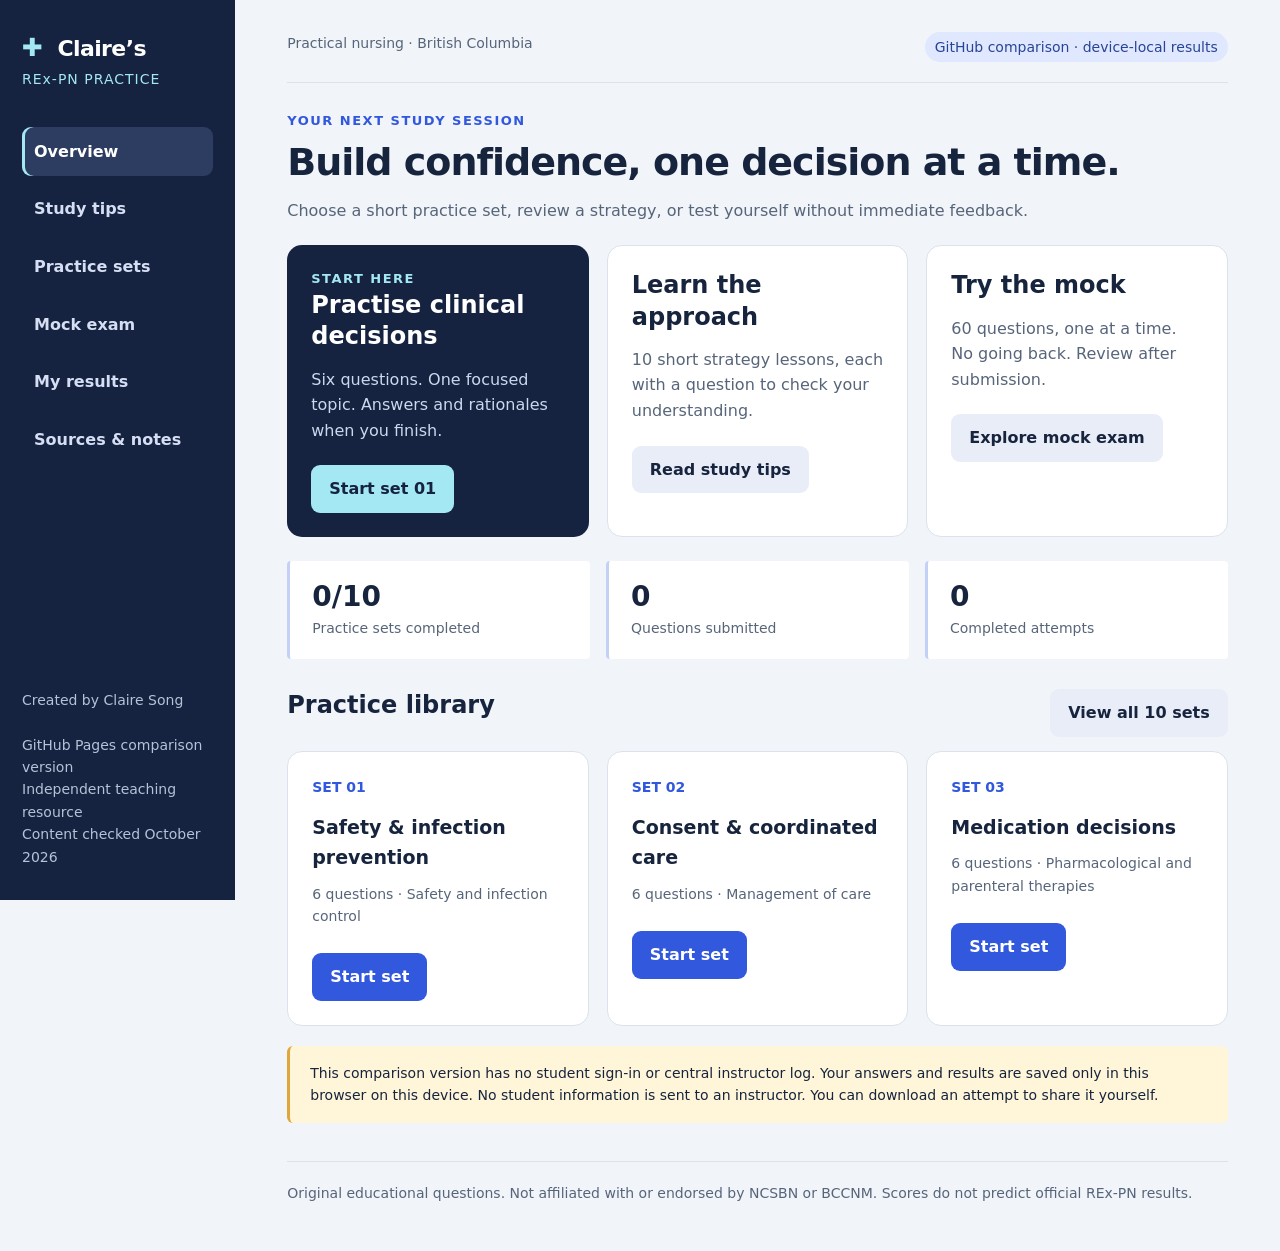
==== index.html @ c41fe78a "Add files via upload" ====
<!doctype html><html lang="en"><head><meta charset="UTF-8"><meta name="viewport" content="width=device-width,initial-scale=1"><title>Claire’s REx-PN Practice</title><meta name="description" content="Learn practical nursing exam strategies, complete ten practice sets, and review answers and rationales."><link rel="icon" type="image/svg+xml" href="data:image/svg+xml,%3Csvg xmlns='http://www.w3.org/2000/svg' viewBox='0 0 32 32'%3E%3Crect width='32' height='32' rx='8' fill='%23152240'/%3E%3Cpath d='M13 6h6v7h7v6h-7v7h-6v-7H6v-6h7z' fill='%23a3e8f2'/%3E%3C/svg%3E"><link rel="stylesheet" href="style.css"></head><body><div id="app"><p>Loading your practice workspace…</p></div><script src="app.js"></script></body></html>
---- style.css ----
:root{--navy:#152240;--blue:#3158dd;--teal:#a3e8f2;--bg:#f1f4f9;--ink:#17243d;--muted:#57657a;--line:#dbe2ec}*{box-sizing:border-box}body{margin:0;background:var(--bg);color:var(--ink);font:16px/1.6 system-ui,-apple-system,sans-serif}button,input{font:inherit}button,a{touch-action:manipulation}button{cursor:pointer;border:0;border-radius:9px;padding:11px 18px;background:var(--blue);color:white;font-weight:650}button:hover{filter:brightness(.94)}button:disabled{opacity:.45;cursor:default}button.secondary{background:#e9edf8;color:var(--ink)}button.danger{background:#8f2740}a{color:#254cce;text-underline-offset:3px}button:focus-visible,a:focus-visible,input:focus-visible,summary:focus-visible{outline:3px solid #e89b00;outline-offset:4px}.shell{display:grid;grid-template-columns:235px 1fr;min-height:100vh}.sidebar{padding:32px 22px;background:var(--navy);color:white;position:sticky;top:0;height:100vh;display:flex;flex-direction:column}.logo{font-size:22px;font-weight:800;line-height:1.25;letter-spacing:-.6px}.logo span{display:block;font-size:14px;color:var(--teal);font-weight:500;letter-spacing:1px;margin-top:8px}.mark{display:inline-block;color:var(--teal);font-size:25px;margin-right:8px}.sidebar nav{margin-top:38px;display:grid;gap:8px}.sidebar button{text-align:left;background:transparent;color:#d5def2;font-weight:550;padding:12px}.sidebar button.active{background:#2c3d61;color:white;box-shadow:inset 3px 0 var(--teal)}.side-note{margin-top:auto;font-size:14px;color:#b6c2d8}.main{padding:32px 5%;max-width:1500px;width:100%;margin:auto}.topbar{display:flex;justify-content:space-between;gap:15px;border-bottom:1px solid var(--line);padding-bottom:20px;font-size:14px;color:var(--muted)}.pill{background:#e0e8ff;padding:4px 10px;border-radius:99px;color:#284496;font-size:14px;display:inline-block}.heading{margin:28px 0 22px}h1{font-size:clamp(28px,3vw,38px);line-height:1.2;letter-spacing:-1px;margin:8px 0 12px}h2{font-size:24px;line-height:1.3;margin:0 0 14px}h3{font-size:19px;margin:0 0 10px}p{margin:0 0 14px}.muted{color:var(--muted)}.eyebrow{text-transform:uppercase;font-size:13px;letter-spacing:1.5px;font-weight:750;color:var(--blue)}.grid{display:grid;grid-template-columns:repeat(3,minmax(0,1fr));gap:18px}.card{background:white;border:1px solid var(--line);border-radius:15px;padding:24px}.card.feature{background:var(--navy);color:white;border:0;position:relative;overflow:hidden}.feature p{color:#ccd8ee}.feature button{background:var(--teal);color:var(--navy)}.stats{display:grid;grid-template-columns:repeat(3,1fr);gap:16px;margin:24px 0}.stat{padding:18px 22px;border-left:3px solid #c4d1f6;background:white;border-radius:4px}.stat strong{display:block;font-size:28px;line-height:1.3}.stat span{color:var(--muted);font-size:14px}.section-head{display:flex;align-items:center;justify-content:space-between;margin:30px 0 14px;gap:14px}.set-number{font-size:14px;font-weight:750;color:var(--blue);margin-bottom:14px}.card .meta{font-size:14px;color:var(--muted);margin-bottom:18px}.card button{margin-top:8px}.notice{padding:16px 20px;background:#fff5d9;border-left:3px solid #dfa73b;border-radius:6px;margin:20px 0;font-size:14px}.quiet{background:#e7edf7;border-color:#849dc7}.exam{max-width:880px;margin:auto}.exam-head{display:flex;justify-content:space-between;align-items:center;gap:15px}.progress{height:7px;background:#dce3ef;border-radius:10px;margin:16px 0 28px;overflow:hidden}.progress i{display:block;background:var(--blue);height:100%}.question{font-size:23px;line-height:1.45;letter-spacing:-.2px}.options{display:grid;gap:12px;margin:24px 0}.option{display:flex;gap:13px;align-items:flex-start;border:1px solid var(--line);border-radius:10px;padding:16px;background:white;cursor:pointer}.option:has(input:checked){border-color:var(--blue);background:#eef2ff}.option input{width:20px;height:20px;margin:3px 0 0;accent-color:var(--blue);flex-shrink:0}.actions{display:flex;gap:12px;flex-wrap:wrap;align-items:center;justify-content:space-between;margin-top:24px}.timer{font-variant-numeric:tabular-nums;font-weight:750}.score{font-size:60px;line-height:1.1;font-weight:800;letter-spacing:-2px;color:var(--blue)}.result-hero{display:grid;grid-template-columns:auto 1fr;gap:32px;align-items:center}.breakdown{display:grid;gap:12px}.bar-row{display:grid;grid-template-columns:1fr auto;gap:8px;font-size:14px}.bar-row .progress{grid-column:1/-1;margin:0;height:6px}.review{margin:14px 0}.review summary{cursor:pointer;font-weight:650;list-style:none;display:flex;justify-content:space-between;gap:15px}.review details[open] summary{margin-bottom:16px}.correct{color:#176340}.incorrect{color:#a52c42}.answer-list{padding-left:20px}.answer-list li{padding:5px 0}.right-answer{font-weight:700;color:#176340}.rationale{padding:16px;background:#f0f4fa;border-radius:8px;margin:15px 0}.lessons{display:grid;gap:16px}.lesson-body{margin-top:16px}.lesson-body ul{padding-left:22px}.history-row{display:flex;justify-content:space-between;align-items:center;gap:15px;border-bottom:1px solid var(--line);padding:16px 0}.empty{text-align:center;padding:45px 25px}footer{font-size:14px;color:var(--muted);margin:38px 0 15px;border-top:1px solid var(--line);padding-top:20px}.small{font-size:14px}.sources{display:grid;gap:10px}pre{white-space:pre-wrap}.error{color:#a52c42}.btn-row{display:flex;flex-wrap:wrap;gap:10px}.screen-reader{position:absolute;left:-9999px}@media(min-width:1200px){.grid.sets{grid-template-columns:repeat(2,minmax(0,1fr))}}@media(max-width:1000px){.grid{grid-template-columns:repeat(2,minmax(0,1fr))}.shell{grid-template-columns:200px 1fr}.main{padding:26px 4%}}@media(max-width:700px){.shell{display:block}.sidebar{height:auto;position:static;padding:20px}.logo{font-size:20px}.logo span{display:inline;margin-left:8px}.sidebar nav{display:flex;flex-wrap:wrap;margin-top:18px;gap:5px}.sidebar button{font-size:14px;padding:9px}.side-note{display:none}.main{padding:22px 18px}.grid{grid-template-columns:1fr}.stats{gap:8px}.stat{padding:13px 10px}.stat strong{font-size:25px}.stat span{font-size:13px}.card{padding:21px}.question{font-size:20px}.result-hero{grid-template-columns:1fr;gap:15px}.topbar{flex-wrap:wrap}.history-row{align-items:flex-start}.heading{margin-top:24px}}@media print{.sidebar,.topbar,button,footer{display:none}.shell{display:block}.main{padding:0}.card{break-inside:avoid}.review details{display:block}.review details>*{display:block!important}}
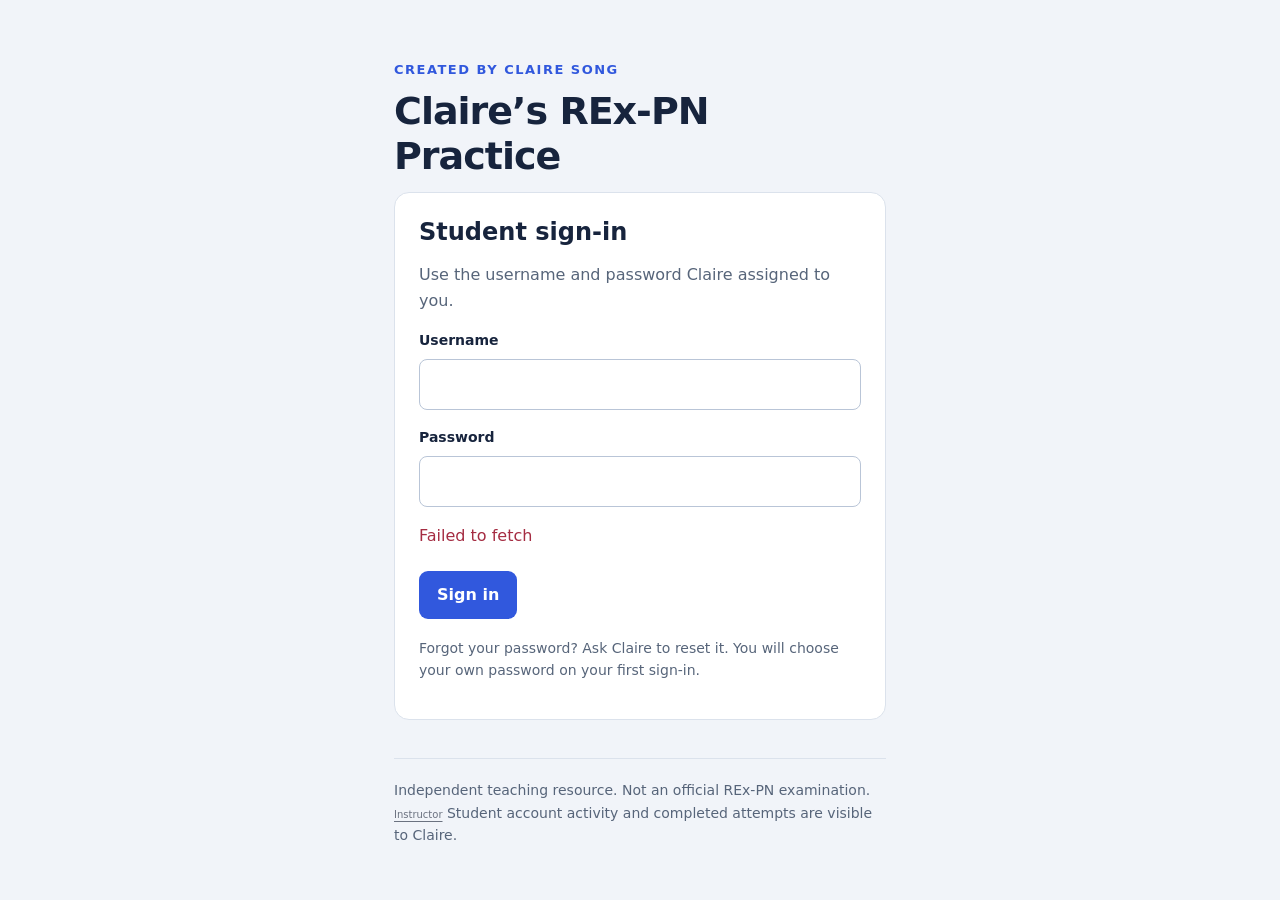
==== commit fc710d76: "Run REx-PN on GitHub Pages with Supabase login, saved attempts and instructor logs" ====
--- a/index.html
+++ b/index.html
@@ -1 +1 @@
-<!doctype html><html lang="en"><head><meta charset="UTF-8"><meta name="viewport" content="width=device-width,initial-scale=1"><title>Claire’s REx-PN Practice</title><meta name="description" content="Learn practical nursing exam strategies, complete ten practice sets, and review answers and rationales."><link rel="icon" type="image/svg+xml" href="data:image/svg+xml,%3Csvg xmlns='http://www.w3.org/2000/svg' viewBox='0 0 32 32'%3E%3Crect width='32' height='32' rx='8' fill='%23152240'/%3E%3Cpath d='M13 6h6v7h7v6h-7v7h-6v-7H6v-6h7z' fill='%23a3e8f2'/%3E%3C/svg%3E"><link rel="stylesheet" href="style.css"></head><body><div id="app"><p>Loading your practice workspace…</p></div><script src="app.js"></script></body></html>
+<!doctype html><html lang="en"><head><meta charset="UTF-8"><meta name="viewport" content="width=device-width,initial-scale=1"><title>Claire’s REx-PN Practice</title><meta name="description" content="Learn practical nursing exam strategies, complete ten practice sets, and review answers and rationales."><link rel="icon" type="image/svg+xml" href="data:image/svg+xml,%3Csvg xmlns='http://www.w3.org/2000/svg' viewBox='0 0 32 32'%3E%3Crect width='32' height='32' rx='8' fill='%23152240'/%3E%3Cpath d='M13 6h6v7h7v6h-7v7h-6v-7H6v-6h7z' fill='%23a3e8f2'/%3E%3C/svg%3E"><link rel="stylesheet" href="style.css"></head><body><div id="app"><p>Loading your practice workspace…</p></div><script src="config.js"></script><script src="app.js"></script></body></html>
--- a/style.css
+++ b/style.css
@@ -1 +1,2 @@
 :root{--navy:#152240;--blue:#3158dd;--teal:#a3e8f2;--bg:#f1f4f9;--ink:#17243d;--muted:#57657a;--line:#dbe2ec}*{box-sizing:border-box}body{margin:0;background:var(--bg);color:var(--ink);font:16px/1.6 system-ui,-apple-system,sans-serif}button,input{font:inherit}button,a{touch-action:manipulation}button{cursor:pointer;border:0;border-radius:9px;padding:11px 18px;background:var(--blue);color:white;font-weight:650}button:hover{filter:brightness(.94)}button:disabled{opacity:.45;cursor:default}button.secondary{background:#e9edf8;color:var(--ink)}button.danger{background:#8f2740}a{color:#254cce;text-underline-offset:3px}button:focus-visible,a:focus-visible,input:focus-visible,summary:focus-visible{outline:3px solid #e89b00;outline-offset:4px}.shell{display:grid;grid-template-columns:235px 1fr;min-height:100vh}.sidebar{padding:32px 22px;background:var(--navy);color:white;position:sticky;top:0;height:100vh;display:flex;flex-direction:column}.logo{font-size:22px;font-weight:800;line-height:1.25;letter-spacing:-.6px}.logo span{display:block;font-size:14px;color:var(--teal);font-weight:500;letter-spacing:1px;margin-top:8px}.mark{display:inline-block;color:var(--teal);font-size:25px;margin-right:8px}.sidebar nav{margin-top:38px;display:grid;gap:8px}.sidebar button{text-align:left;background:transparent;color:#d5def2;font-weight:550;padding:12px}.sidebar button.active{background:#2c3d61;color:white;box-shadow:inset 3px 0 var(--teal)}.side-note{margin-top:auto;font-size:14px;color:#b6c2d8}.main{padding:32px 5%;max-width:1500px;width:100%;margin:auto}.topbar{display:flex;justify-content:space-between;gap:15px;border-bottom:1px solid var(--line);padding-bottom:20px;font-size:14px;color:var(--muted)}.pill{background:#e0e8ff;padding:4px 10px;border-radius:99px;color:#284496;font-size:14px;display:inline-block}.heading{margin:28px 0 22px}h1{font-size:clamp(28px,3vw,38px);line-height:1.2;letter-spacing:-1px;margin:8px 0 12px}h2{font-size:24px;line-height:1.3;margin:0 0 14px}h3{font-size:19px;margin:0 0 10px}p{margin:0 0 14px}.muted{color:var(--muted)}.eyebrow{text-transform:uppercase;font-size:13px;letter-spacing:1.5px;font-weight:750;color:var(--blue)}.grid{display:grid;grid-template-columns:repeat(3,minmax(0,1fr));gap:18px}.card{background:white;border:1px solid var(--line);border-radius:15px;padding:24px}.card.feature{background:var(--navy);color:white;border:0;position:relative;overflow:hidden}.feature p{color:#ccd8ee}.feature button{background:var(--teal);color:var(--navy)}.stats{display:grid;grid-template-columns:repeat(3,1fr);gap:16px;margin:24px 0}.stat{padding:18px 22px;border-left:3px solid #c4d1f6;background:white;border-radius:4px}.stat strong{display:block;font-size:28px;line-height:1.3}.stat span{color:var(--muted);font-size:14px}.section-head{display:flex;align-items:center;justify-content:space-between;margin:30px 0 14px;gap:14px}.set-number{font-size:14px;font-weight:750;color:var(--blue);margin-bottom:14px}.card .meta{font-size:14px;color:var(--muted);margin-bottom:18px}.card button{margin-top:8px}.notice{padding:16px 20px;background:#fff5d9;border-left:3px solid #dfa73b;border-radius:6px;margin:20px 0;font-size:14px}.quiet{background:#e7edf7;border-color:#849dc7}.exam{max-width:880px;margin:auto}.exam-head{display:flex;justify-content:space-between;align-items:center;gap:15px}.progress{height:7px;background:#dce3ef;border-radius:10px;margin:16px 0 28px;overflow:hidden}.progress i{display:block;background:var(--blue);height:100%}.question{font-size:23px;line-height:1.45;letter-spacing:-.2px}.options{display:grid;gap:12px;margin:24px 0}.option{display:flex;gap:13px;align-items:flex-start;border:1px solid var(--line);border-radius:10px;padding:16px;background:white;cursor:pointer}.option:has(input:checked){border-color:var(--blue);background:#eef2ff}.option input{width:20px;height:20px;margin:3px 0 0;accent-color:var(--blue);flex-shrink:0}.actions{display:flex;gap:12px;flex-wrap:wrap;align-items:center;justify-content:space-between;margin-top:24px}.timer{font-variant-numeric:tabular-nums;font-weight:750}.score{font-size:60px;line-height:1.1;font-weight:800;letter-spacing:-2px;color:var(--blue)}.result-hero{display:grid;grid-template-columns:auto 1fr;gap:32px;align-items:center}.breakdown{display:grid;gap:12px}.bar-row{display:grid;grid-template-columns:1fr auto;gap:8px;font-size:14px}.bar-row .progress{grid-column:1/-1;margin:0;height:6px}.review{margin:14px 0}.review summary{cursor:pointer;font-weight:650;list-style:none;display:flex;justify-content:space-between;gap:15px}.review details[open] summary{margin-bottom:16px}.correct{color:#176340}.incorrect{color:#a52c42}.answer-list{padding-left:20px}.answer-list li{padding:5px 0}.right-answer{font-weight:700;color:#176340}.rationale{padding:16px;background:#f0f4fa;border-radius:8px;margin:15px 0}.lessons{display:grid;gap:16px}.lesson-body{margin-top:16px}.lesson-body ul{padding-left:22px}.history-row{display:flex;justify-content:space-between;align-items:center;gap:15px;border-bottom:1px solid var(--line);padding:16px 0}.empty{text-align:center;padding:45px 25px}footer{font-size:14px;color:var(--muted);margin:38px 0 15px;border-top:1px solid var(--line);padding-top:20px}.small{font-size:14px}.sources{display:grid;gap:10px}pre{white-space:pre-wrap}.error{color:#a52c42}.btn-row{display:flex;flex-wrap:wrap;gap:10px}.screen-reader{position:absolute;left:-9999px}@media(min-width:1200px){.grid.sets{grid-template-columns:repeat(2,minmax(0,1fr))}}@media(max-width:1000px){.grid{grid-template-columns:repeat(2,minmax(0,1fr))}.shell{grid-template-columns:200px 1fr}.main{padding:26px 4%}}@media(max-width:700px){.shell{display:block}.sidebar{height:auto;position:static;padding:20px}.logo{font-size:20px}.logo span{display:inline;margin-left:8px}.sidebar nav{display:flex;flex-wrap:wrap;margin-top:18px;gap:5px}.sidebar button{font-size:14px;padding:9px}.side-note{display:none}.main{padding:22px 18px}.grid{grid-template-columns:1fr}.stats{gap:8px}.stat{padding:13px 10px}.stat strong{font-size:25px}.stat span{font-size:13px}.card{padding:21px}.question{font-size:20px}.result-hero{grid-template-columns:1fr;gap:15px}.topbar{flex-wrap:wrap}.history-row{align-items:flex-start}.heading{margin-top:24px}}@media print{.sidebar,.topbar,button,footer{display:none}.shell{display:block}.main{padding:0}.card{break-inside:avoid}.review details{display:block}.review details>*{display:block!important}}
+.field{display:grid;gap:7px;font-size:14px;font-weight:650;margin:16px 0}.field input,.field textarea{width:100%;border:1px solid #b9c5d7;padding:12px;border-radius:8px;font:inherit;font-size:16px;color:var(--ink);background:#fff}.admin-grid{grid-template-columns:1fr 1fr}.export-links{display:grid;gap:15px}.table-wrap{overflow-x:auto}table{width:100%;border-collapse:collapse;font-size:14px;text-align:left}th,td{padding:13px 12px;border-bottom:1px solid var(--line);vertical-align:top}th{color:var(--muted);font-weight:650;white-space:nowrap}td code{font-size:15px;white-space:nowrap}.compact{font-size:14px;padding:7px 10px}.table-wrap .btn-row{min-width:160px}.table-wrap th:first-child,.table-wrap td:first-child{padding-left:0}summary{cursor:pointer}button:disabled{cursor:wait}@media(max-width:850px){.admin-grid{grid-template-columns:1fr}}
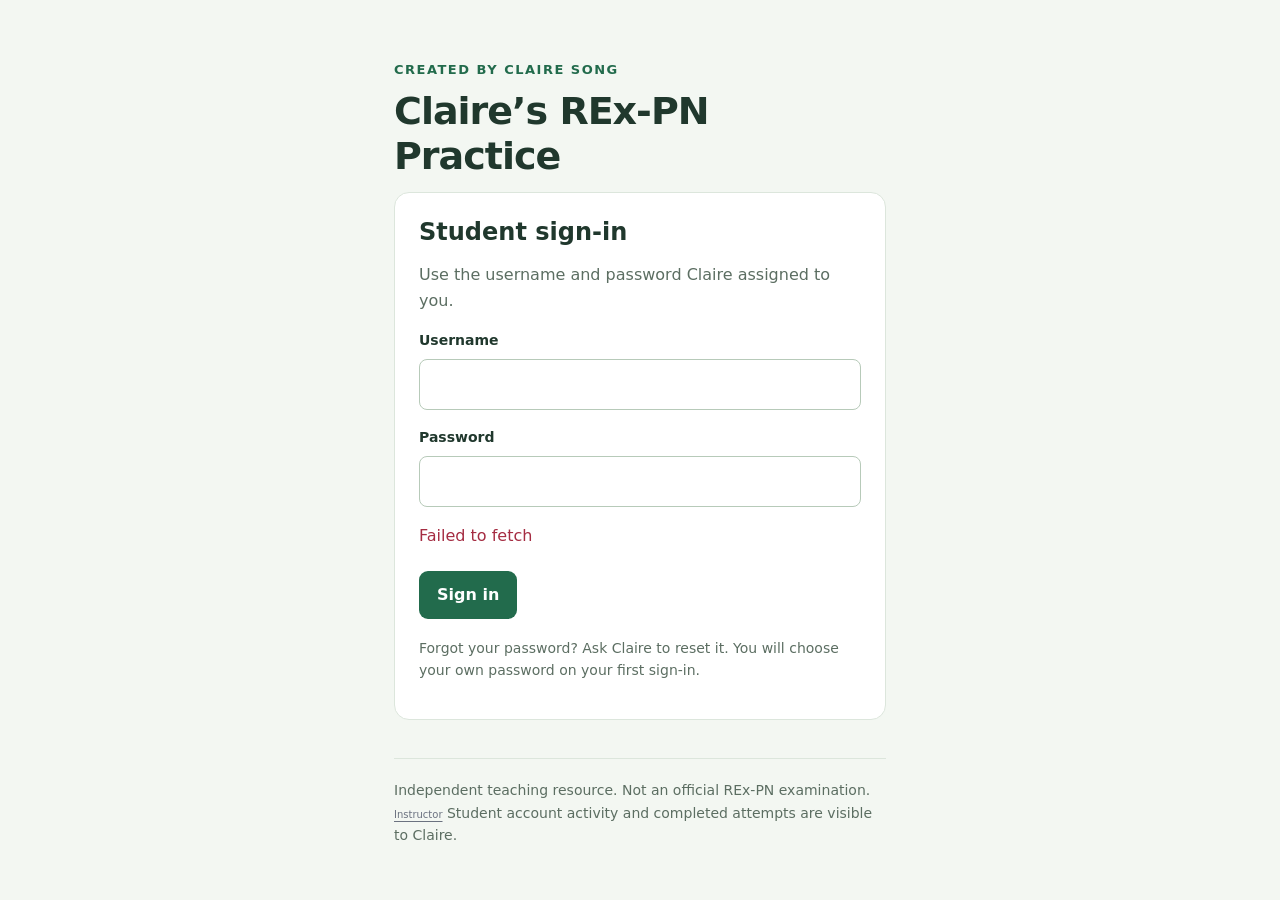
==== commit 1b37004a: "Give REx-PN a forest green and sage color scheme" ====
--- a/index.html
+++ b/index.html
@@ -1 +1 @@
-<!doctype html><html lang="en"><head><meta charset="UTF-8"><meta name="viewport" content="width=device-width,initial-scale=1"><title>Claire’s REx-PN Practice</title><meta name="description" content="Learn practical nursing exam strategies, complete ten practice sets, and review answers and rationales."><link rel="icon" type="image/svg+xml" href="data:image/svg+xml,%3Csvg xmlns='http://www.w3.org/2000/svg' viewBox='0 0 32 32'%3E%3Crect width='32' height='32' rx='8' fill='%23152240'/%3E%3Cpath d='M13 6h6v7h7v6h-7v7h-6v-7H6v-6h7z' fill='%23a3e8f2'/%3E%3C/svg%3E"><link rel="stylesheet" href="style.css"></head><body><div id="app"><p>Loading your practice workspace…</p></div><script src="config.js"></script><script src="app.js"></script></body></html>
+<!doctype html><html lang="en"><head><meta charset="UTF-8"><meta name="viewport" content="width=device-width,initial-scale=1"><title>Claire’s REx-PN Practice</title><meta name="description" content="Learn practical nursing exam strategies, complete ten practice sets, and review answers and rationales."><link rel="icon" type="image/svg+xml" href="data:image/svg+xml,%3Csvg xmlns='http://www.w3.org/2000/svg' viewBox='0 0 32 32'%3E%3Crect width='32' height='32' rx='8' fill='%23163d32'/%3E%3Cpath d='M13 6h6v7h7v6h-7v7h-6v-7H6v-6h7z' fill='%23b6e5c3'/%3E%3C/svg%3E"><link rel="stylesheet" href="style.css?v=green-1"></head><body><div id="app"><p>Loading your practice workspace…</p></div><script src="config.js"></script><script src="app.js"></script></body></html>
--- a/style.css
+++ b/style.css
@@ -1,2 +1,2 @@
-:root{--navy:#152240;--blue:#3158dd;--teal:#a3e8f2;--bg:#f1f4f9;--ink:#17243d;--muted:#57657a;--line:#dbe2ec}*{box-sizing:border-box}body{margin:0;background:var(--bg);color:var(--ink);font:16px/1.6 system-ui,-apple-system,sans-serif}button,input{font:inherit}button,a{touch-action:manipulation}button{cursor:pointer;border:0;border-radius:9px;padding:11px 18px;background:var(--blue);color:white;font-weight:650}button:hover{filter:brightness(.94)}button:disabled{opacity:.45;cursor:default}button.secondary{background:#e9edf8;color:var(--ink)}button.danger{background:#8f2740}a{color:#254cce;text-underline-offset:3px}button:focus-visible,a:focus-visible,input:focus-visible,summary:focus-visible{outline:3px solid #e89b00;outline-offset:4px}.shell{display:grid;grid-template-columns:235px 1fr;min-height:100vh}.sidebar{padding:32px 22px;background:var(--navy);color:white;position:sticky;top:0;height:100vh;display:flex;flex-direction:column}.logo{font-size:22px;font-weight:800;line-height:1.25;letter-spacing:-.6px}.logo span{display:block;font-size:14px;color:var(--teal);font-weight:500;letter-spacing:1px;margin-top:8px}.mark{display:inline-block;color:var(--teal);font-size:25px;margin-right:8px}.sidebar nav{margin-top:38px;display:grid;gap:8px}.sidebar button{text-align:left;background:transparent;color:#d5def2;font-weight:550;padding:12px}.sidebar button.active{background:#2c3d61;color:white;box-shadow:inset 3px 0 var(--teal)}.side-note{margin-top:auto;font-size:14px;color:#b6c2d8}.main{padding:32px 5%;max-width:1500px;width:100%;margin:auto}.topbar{display:flex;justify-content:space-between;gap:15px;border-bottom:1px solid var(--line);padding-bottom:20px;font-size:14px;color:var(--muted)}.pill{background:#e0e8ff;padding:4px 10px;border-radius:99px;color:#284496;font-size:14px;display:inline-block}.heading{margin:28px 0 22px}h1{font-size:clamp(28px,3vw,38px);line-height:1.2;letter-spacing:-1px;margin:8px 0 12px}h2{font-size:24px;line-height:1.3;margin:0 0 14px}h3{font-size:19px;margin:0 0 10px}p{margin:0 0 14px}.muted{color:var(--muted)}.eyebrow{text-transform:uppercase;font-size:13px;letter-spacing:1.5px;font-weight:750;color:var(--blue)}.grid{display:grid;grid-template-columns:repeat(3,minmax(0,1fr));gap:18px}.card{background:white;border:1px solid var(--line);border-radius:15px;padding:24px}.card.feature{background:var(--navy);color:white;border:0;position:relative;overflow:hidden}.feature p{color:#ccd8ee}.feature button{background:var(--teal);color:var(--navy)}.stats{display:grid;grid-template-columns:repeat(3,1fr);gap:16px;margin:24px 0}.stat{padding:18px 22px;border-left:3px solid #c4d1f6;background:white;border-radius:4px}.stat strong{display:block;font-size:28px;line-height:1.3}.stat span{color:var(--muted);font-size:14px}.section-head{display:flex;align-items:center;justify-content:space-between;margin:30px 0 14px;gap:14px}.set-number{font-size:14px;font-weight:750;color:var(--blue);margin-bottom:14px}.card .meta{font-size:14px;color:var(--muted);margin-bottom:18px}.card button{margin-top:8px}.notice{padding:16px 20px;background:#fff5d9;border-left:3px solid #dfa73b;border-radius:6px;margin:20px 0;font-size:14px}.quiet{background:#e7edf7;border-color:#849dc7}.exam{max-width:880px;margin:auto}.exam-head{display:flex;justify-content:space-between;align-items:center;gap:15px}.progress{height:7px;background:#dce3ef;border-radius:10px;margin:16px 0 28px;overflow:hidden}.progress i{display:block;background:var(--blue);height:100%}.question{font-size:23px;line-height:1.45;letter-spacing:-.2px}.options{display:grid;gap:12px;margin:24px 0}.option{display:flex;gap:13px;align-items:flex-start;border:1px solid var(--line);border-radius:10px;padding:16px;background:white;cursor:pointer}.option:has(input:checked){border-color:var(--blue);background:#eef2ff}.option input{width:20px;height:20px;margin:3px 0 0;accent-color:var(--blue);flex-shrink:0}.actions{display:flex;gap:12px;flex-wrap:wrap;align-items:center;justify-content:space-between;margin-top:24px}.timer{font-variant-numeric:tabular-nums;font-weight:750}.score{font-size:60px;line-height:1.1;font-weight:800;letter-spacing:-2px;color:var(--blue)}.result-hero{display:grid;grid-template-columns:auto 1fr;gap:32px;align-items:center}.breakdown{display:grid;gap:12px}.bar-row{display:grid;grid-template-columns:1fr auto;gap:8px;font-size:14px}.bar-row .progress{grid-column:1/-1;margin:0;height:6px}.review{margin:14px 0}.review summary{cursor:pointer;font-weight:650;list-style:none;display:flex;justify-content:space-between;gap:15px}.review details[open] summary{margin-bottom:16px}.correct{color:#176340}.incorrect{color:#a52c42}.answer-list{padding-left:20px}.answer-list li{padding:5px 0}.right-answer{font-weight:700;color:#176340}.rationale{padding:16px;background:#f0f4fa;border-radius:8px;margin:15px 0}.lessons{display:grid;gap:16px}.lesson-body{margin-top:16px}.lesson-body ul{padding-left:22px}.history-row{display:flex;justify-content:space-between;align-items:center;gap:15px;border-bottom:1px solid var(--line);padding:16px 0}.empty{text-align:center;padding:45px 25px}footer{font-size:14px;color:var(--muted);margin:38px 0 15px;border-top:1px solid var(--line);padding-top:20px}.small{font-size:14px}.sources{display:grid;gap:10px}pre{white-space:pre-wrap}.error{color:#a52c42}.btn-row{display:flex;flex-wrap:wrap;gap:10px}.screen-reader{position:absolute;left:-9999px}@media(min-width:1200px){.grid.sets{grid-template-columns:repeat(2,minmax(0,1fr))}}@media(max-width:1000px){.grid{grid-template-columns:repeat(2,minmax(0,1fr))}.shell{grid-template-columns:200px 1fr}.main{padding:26px 4%}}@media(max-width:700px){.shell{display:block}.sidebar{height:auto;position:static;padding:20px}.logo{font-size:20px}.logo span{display:inline;margin-left:8px}.sidebar nav{display:flex;flex-wrap:wrap;margin-top:18px;gap:5px}.sidebar button{font-size:14px;padding:9px}.side-note{display:none}.main{padding:22px 18px}.grid{grid-template-columns:1fr}.stats{gap:8px}.stat{padding:13px 10px}.stat strong{font-size:25px}.stat span{font-size:13px}.card{padding:21px}.question{font-size:20px}.result-hero{grid-template-columns:1fr;gap:15px}.topbar{flex-wrap:wrap}.history-row{align-items:flex-start}.heading{margin-top:24px}}@media print{.sidebar,.topbar,button,footer{display:none}.shell{display:block}.main{padding:0}.card{break-inside:avoid}.review details{display:block}.review details>*{display:block!important}}
-.field{display:grid;gap:7px;font-size:14px;font-weight:650;margin:16px 0}.field input,.field textarea{width:100%;border:1px solid #b9c5d7;padding:12px;border-radius:8px;font:inherit;font-size:16px;color:var(--ink);background:#fff}.admin-grid{grid-template-columns:1fr 1fr}.export-links{display:grid;gap:15px}.table-wrap{overflow-x:auto}table{width:100%;border-collapse:collapse;font-size:14px;text-align:left}th,td{padding:13px 12px;border-bottom:1px solid var(--line);vertical-align:top}th{color:var(--muted);font-weight:650;white-space:nowrap}td code{font-size:15px;white-space:nowrap}.compact{font-size:14px;padding:7px 10px}.table-wrap .btn-row{min-width:160px}.table-wrap th:first-child,.table-wrap td:first-child{padding-left:0}summary{cursor:pointer}button:disabled{cursor:wait}@media(max-width:850px){.admin-grid{grid-template-columns:1fr}}
+:root{--navy:#163d32;--blue:#226b4c;--teal:#b6e5c3;--bg:#f3f7f2;--ink:#20382d;--muted:#5c6e62;--line:#dce6dc}*{box-sizing:border-box}body{margin:0;background:var(--bg);color:var(--ink);font:16px/1.6 system-ui,-apple-system,sans-serif}button,input{font:inherit}button,a{touch-action:manipulation}button{cursor:pointer;border:0;border-radius:9px;padding:11px 18px;background:var(--blue);color:white;font-weight:650}button:hover{filter:brightness(.94)}button:disabled{opacity:.45;cursor:default}button.secondary{background:#e8f1e6;color:var(--ink)}button.danger{background:#8f2740}a{color:#226345;text-underline-offset:3px}button:focus-visible,a:focus-visible,input:focus-visible,summary:focus-visible{outline:3px solid #e89b00;outline-offset:4px}.shell{display:grid;grid-template-columns:235px 1fr;min-height:100vh}.sidebar{padding:32px 22px;background:var(--navy);color:white;position:sticky;top:0;height:100vh;display:flex;flex-direction:column}.logo{font-size:22px;font-weight:800;line-height:1.25;letter-spacing:-.6px}.logo span{display:block;font-size:14px;color:var(--teal);font-weight:500;letter-spacing:1px;margin-top:8px}.mark{display:inline-block;color:var(--teal);font-size:25px;margin-right:8px}.sidebar nav{margin-top:38px;display:grid;gap:8px}.sidebar button{text-align:left;background:transparent;color:#d8eadc;font-weight:550;padding:12px}.sidebar button.active{background:#285442;color:white;box-shadow:inset 3px 0 var(--teal)}.side-note{margin-top:auto;font-size:14px;color:#bdd1c3}.main{padding:32px 5%;max-width:1500px;width:100%;margin:auto}.topbar{display:flex;justify-content:space-between;gap:15px;border-bottom:1px solid var(--line);padding-bottom:20px;font-size:14px;color:var(--muted)}.pill{background:#e1f0de;padding:4px 10px;border-radius:99px;color:#315d3f;font-size:14px;display:inline-block}.heading{margin:28px 0 22px}h1{font-size:clamp(28px,3vw,38px);line-height:1.2;letter-spacing:-1px;margin:8px 0 12px}h2{font-size:24px;line-height:1.3;margin:0 0 14px}h3{font-size:19px;margin:0 0 10px}p{margin:0 0 14px}.muted{color:var(--muted)}.eyebrow{text-transform:uppercase;font-size:13px;letter-spacing:1.5px;font-weight:750;color:var(--blue)}.grid{display:grid;grid-template-columns:repeat(3,minmax(0,1fr));gap:18px}.card{background:white;border:1px solid var(--line);border-radius:15px;padding:24px}.card.feature{background:var(--navy);color:white;border:0;position:relative;overflow:hidden}.feature p{color:#d3e6d8}.feature button{background:var(--teal);color:var(--navy)}.stats{display:grid;grid-template-columns:repeat(3,1fr);gap:16px;margin:24px 0}.stat{padding:18px 22px;border-left:3px solid #afd0b4;background:white;border-radius:4px}.stat strong{display:block;font-size:28px;line-height:1.3}.stat span{color:var(--muted);font-size:14px}.section-head{display:flex;align-items:center;justify-content:space-between;margin:30px 0 14px;gap:14px}.set-number{font-size:14px;font-weight:750;color:var(--blue);margin-bottom:14px}.card .meta{font-size:14px;color:var(--muted);margin-bottom:18px}.card button{margin-top:8px}.notice{padding:16px 20px;background:#fff5d9;border-left:3px solid #dfa73b;border-radius:6px;margin:20px 0;font-size:14px}.quiet{background:#eaf2e7;border-color:#7caa85}.exam{max-width:880px;margin:auto}.exam-head{display:flex;justify-content:space-between;align-items:center;gap:15px}.progress{height:7px;background:#dbe8da;border-radius:10px;margin:16px 0 28px;overflow:hidden}.progress i{display:block;background:var(--blue);height:100%}.question{font-size:23px;line-height:1.45;letter-spacing:-.2px}.options{display:grid;gap:12px;margin:24px 0}.option{display:flex;gap:13px;align-items:flex-start;border:1px solid var(--line);border-radius:10px;padding:16px;background:white;cursor:pointer}.option:has(input:checked){border-color:var(--blue);background:#f0f7eb}.option input{width:20px;height:20px;margin:3px 0 0;accent-color:var(--blue);flex-shrink:0}.actions{display:flex;gap:12px;flex-wrap:wrap;align-items:center;justify-content:space-between;margin-top:24px}.timer{font-variant-numeric:tabular-nums;font-weight:750}.score{font-size:60px;line-height:1.1;font-weight:800;letter-spacing:-2px;color:var(--blue)}.result-hero{display:grid;grid-template-columns:auto 1fr;gap:32px;align-items:center}.breakdown{display:grid;gap:12px}.bar-row{display:grid;grid-template-columns:1fr auto;gap:8px;font-size:14px}.bar-row .progress{grid-column:1/-1;margin:0;height:6px}.review{margin:14px 0}.review summary{cursor:pointer;font-weight:650;list-style:none;display:flex;justify-content:space-between;gap:15px}.review details[open] summary{margin-bottom:16px}.correct{color:#176340}.incorrect{color:#a52c42}.answer-list{padding-left:20px}.answer-list li{padding:5px 0}.right-answer{font-weight:700;color:#176340}.rationale{padding:16px;background:#f0f5ed;border-radius:8px;margin:15px 0}.lessons{display:grid;gap:16px}.lesson-body{margin-top:16px}.lesson-body ul{padding-left:22px}.history-row{display:flex;justify-content:space-between;align-items:center;gap:15px;border-bottom:1px solid var(--line);padding:16px 0}.empty{text-align:center;padding:45px 25px}footer{font-size:14px;color:var(--muted);margin:38px 0 15px;border-top:1px solid var(--line);padding-top:20px}.small{font-size:14px}.sources{display:grid;gap:10px}pre{white-space:pre-wrap}.error{color:#a52c42}.btn-row{display:flex;flex-wrap:wrap;gap:10px}.screen-reader{position:absolute;left:-9999px}@media(min-width:1200px){.grid.sets{grid-template-columns:repeat(2,minmax(0,1fr))}}@media(max-width:1000px){.grid{grid-template-columns:repeat(2,minmax(0,1fr))}.shell{grid-template-columns:200px 1fr}.main{padding:26px 4%}}@media(max-width:700px){.shell{display:block}.sidebar{height:auto;position:static;padding:20px}.logo{font-size:20px}.logo span{display:inline;margin-left:8px}.sidebar nav{display:flex;flex-wrap:wrap;margin-top:18px;gap:5px}.sidebar button{font-size:14px;padding:9px}.side-note{display:none}.main{padding:22px 18px}.grid{grid-template-columns:1fr}.stats{gap:8px}.stat{padding:13px 10px}.stat strong{font-size:25px}.stat span{font-size:13px}.card{padding:21px}.question{font-size:20px}.result-hero{grid-template-columns:1fr;gap:15px}.topbar{flex-wrap:wrap}.history-row{align-items:flex-start}.heading{margin-top:24px}}@media print{.sidebar,.topbar,button,footer{display:none}.shell{display:block}.main{padding:0}.card{break-inside:avoid}.review details{display:block}.review details>*{display:block!important}}
+.field{display:grid;gap:7px;font-size:14px;font-weight:650;margin:16px 0}.field input,.field textarea{width:100%;border:1px solid #b7cab9;padding:12px;border-radius:8px;font:inherit;font-size:16px;color:var(--ink);background:#fff}.admin-grid{grid-template-columns:1fr 1fr}.export-links{display:grid;gap:15px}.table-wrap{overflow-x:auto}table{width:100%;border-collapse:collapse;font-size:14px;text-align:left}th,td{padding:13px 12px;border-bottom:1px solid var(--line);vertical-align:top}th{color:var(--muted);font-weight:650;white-space:nowrap}td code{font-size:15px;white-space:nowrap}.compact{font-size:14px;padding:7px 10px}.table-wrap .btn-row{min-width:160px}.table-wrap th:first-child,.table-wrap td:first-child{padding-left:0}summary{cursor:pointer}button:disabled{cursor:wait}@media(max-width:850px){.admin-grid{grid-template-columns:1fr}}
